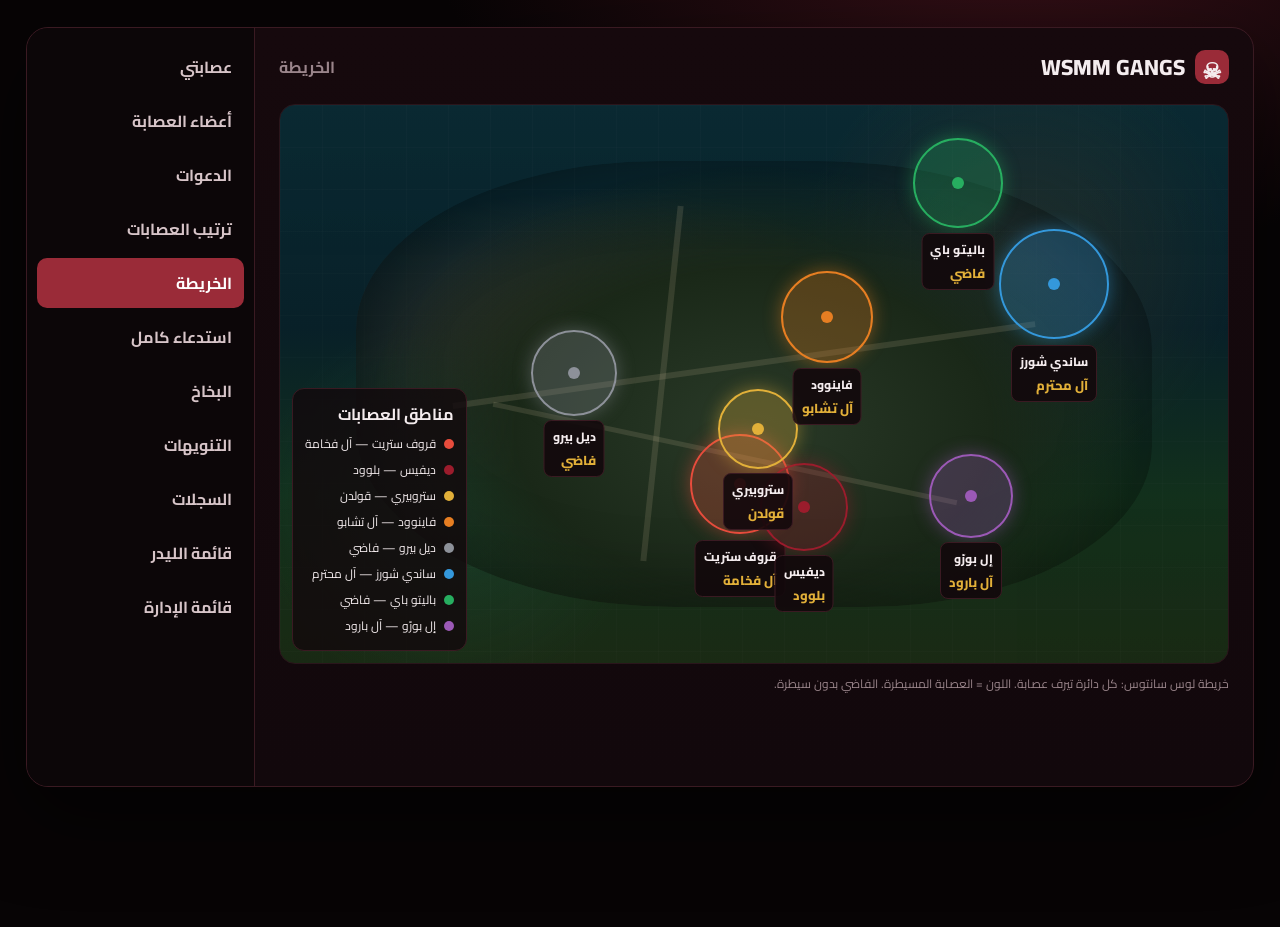
==== preview/index.html @ 249b0da4 "Add GTA-style gang territory map plus admin and leader pages to tablet preview. Co-authored-by: ta30" ====
<!DOCTYPE html>
<html lang="ar" dir="rtl">
<head>
  <meta charset="UTF-8" />
  <meta name="viewport" content="width=device-width, initial-scale=1" />
  <title>WSMM GANGS</title>
  <link rel="preconnect" href="https://fonts.googleapis.com" />
  <link href="https://fonts.googleapis.com/css2?family=Cairo:wght@500;600;700;800&display=swap" rel="stylesheet" />
  <style>
    :root {
      --bg: #070405; --panel: #12080c; --card: #1a0d12; --line: #3a1a22;
      --red: #9a2b38; --red-hot: #c43b4a; --gold: #e2b039; --muted: #9a858b;
      --text: #f4ecee; --online: #3dcf7a;
    }
    * { box-sizing: border-box; margin: 0; padding: 0; }
    body {
      min-height: 100vh;
      background: radial-gradient(1200px 700px at 80% -10%, #3a1018 0%, transparent 50%), var(--bg);
      color: var(--text); font-family: Cairo, Tahoma, sans-serif;
    }
    .shell {
      width: min(1280px, 96vw); height: min(760px, 94vh); margin: 3vh auto;
      display: grid; grid-template-columns: 1fr 228px;
      background: linear-gradient(180deg, #16090d, var(--panel));
      border: 1px solid var(--line); border-radius: 22px; overflow: hidden;
      box-shadow: 0 30px 80px rgba(0,0,0,.55);
    }
    .main { display: flex; flex-direction: column; min-width: 0; }
    .top { display: flex; align-items: center; justify-content: space-between; padding: 18px 24px 8px; }
    .brand { display: flex; align-items: center; gap: 10px; font-weight: 800; font-size: 22px; }
    .skull { width: 34px; height: 34px; border-radius: 10px; background: var(--red); display: grid; place-items: center; }
    .page-title { color: var(--muted); font-weight: 700; }
    .side { background: #0c0608; border-right: 1px solid var(--line); padding: 14px 10px; overflow: auto; }
    .nav {
      width: 100%; border: 0; background: transparent; color: #d7c4c8;
      display: flex; gap: 8px; padding: 10px 12px; border-radius: 10px;
      cursor: pointer; font: inherit; font-weight: 700; margin-bottom: 4px;
    }
    .nav.active { background: var(--red); color: #fff; }
    .nav:hover:not(.active) { background: #1c0d12; }
    .content { padding: 8px 24px 24px; overflow: auto; flex: 1; }
    .podium { display: grid; grid-template-columns: 1fr 1.15fr 1fr; gap: 18px; align-items: end; margin: 18px auto 28px; max-width: 720px; }
    .spot { text-align: center; }
    .avatar { width: 78px; height: 78px; margin: 0 auto 8px; border-radius: 18px; background: #2a141a; border: 2px solid var(--line); display: grid; place-items: center; font-size: 28px; }
    .gold .avatar { width: 96px; height: 96px; border-color: var(--gold); box-shadow: 0 0 24px rgba(226,176,57,.35); }
    .name { font-weight: 800; }
    .tag { color: var(--gold); font-size: 13px; }
    .xp { color: var(--muted); font-size: 13px; margin-top: 4px; }
    .plinth { margin-top: 12px; padding: 14px 8px; border-radius: 12px 12px 4px 4px; font-weight: 800; }
    .gold .plinth { background: linear-gradient(#f0c85a, #c9921c); color: #2a1a00; }
    .silver .plinth { background: linear-gradient(#cfd3da, #7c818a); color: #1b1d22; }
    .bronze .plinth { background: linear-gradient(#e0a24a, #9a6416); color: #2a1700; }
    .list { display: flex; flex-direction: column; gap: 8px; }
    .row { display: grid; grid-template-columns: 52px 1fr auto; align-items: center; background: #14090d; border: 1px solid #2a151b; border-radius: 10px; padding: 10px 14px; }
    .rank-num { width: 28px; height: 28px; border-radius: 8px; background: #3a1820; display: grid; place-items: center; font-weight: 800; color: #ffd9df; }
    .search, .inp { background: #14090d; border: 1px solid var(--line); color: #fff; border-radius: 10px; padding: 8px 12px; font: inherit; }
    .search { width: 260px; }
    .inp { width: 100%; margin: 6px 0 10px; }
    table { width: 100%; border-collapse: collapse; }
    th, td { padding: 12px 10px; text-align: right; }
    th { color: var(--muted); font-size: 13px; }
    tr { border-bottom: 1px solid #241015; }
    .pill { display: inline-block; padding: 3px 10px; border-radius: 8px; background: #3a1820; color: #ffd0d6; font-size: 12px; font-weight: 700; }
    .on { color: var(--online); font-weight: 700; }
    .off { color: #8a7378; }
    .manage, .btn, .btn2 {
      border: 0; border-radius: 8px; padding: 8px 12px; cursor: pointer; font: inherit; font-weight: 700; color: #fff;
    }
    .manage, .btn { background: var(--red); }
    .btn { border-radius: 12px; padding: 12px 16px; }
    .btn2 { background: #2a151b; }
    .ok { background: #1e7a45; }
    .no { background: #7a1e28; }
    .cards { display: grid; grid-template-columns: repeat(3, 1fr); gap: 12px; margin-bottom: 18px; }
    .card { background: var(--card); border: 1px solid var(--line); border-radius: 14px; padding: 16px; margin-bottom: 10px; }
    .card b.big { display: block; font-size: 26px; color: var(--gold); }
    .grid2 { display: grid; grid-template-columns: 1fr 1fr; gap: 10px; }
    .hidden { display: none !important; }
    .log { background: #14090d; border: 1px solid var(--line); border-radius: 12px; padding: 12px; margin-bottom: 8px; }
    .hint { font-size: 12px; color: var(--muted); margin: 8px 0 12px; }
    .swatch { width: 28px; height: 28px; border-radius: 8px; border: 0; cursor: pointer; }
    .gta-map {
      position: relative; height: 560px; border-radius: 16px; overflow: hidden;
      border: 1px solid #2a151b;
      background:
        radial-gradient(circle at 18% 72%, rgba(40,90,70,.35), transparent 22%),
        radial-gradient(circle at 78% 28%, rgba(70,60,40,.4), transparent 26%),
        linear-gradient(#0b2a33, #082028 40%, #12301c 70%, #1a2a14);
    }
    .gta-map::before {
      content: ""; position: absolute; inset: 0;
      background-image:
        linear-gradient(rgba(255,255,255,.04) 1px, transparent 1px),
        linear-gradient(90deg, rgba(255,255,255,.04) 1px, transparent 1px);
      background-size: 42px 42px; opacity: .35;
    }
    .land {
      position: absolute; left: 8%; top: 10%; width: 84%; height: 80%;
      background:
        radial-gradient(ellipse at 50% 60%, #2a3a28 0%, #1a2818 42%, transparent 70%),
        radial-gradient(ellipse at 30% 40%, #3a3428 0%, transparent 40%);
      border-radius: 38% 42% 36% 40%;
      box-shadow: inset 0 0 80px rgba(0,0,0,.45);
    }
    .road {
      position: absolute; background: rgba(220,200,160,.14); transform: rotate(var(--r, 0deg));
    }
    .zone {
      position: absolute; transform: translate(50%, -50%);
      width: var(--s, 86px); height: var(--s, 86px); border-radius: 50%;
      border: 2px solid var(--c); background: color-mix(in srgb, var(--c) 28%, transparent);
      box-shadow: 0 0 18px color-mix(in srgb, var(--c) 45%, transparent);
      cursor: pointer;
    }
    .zone .dot {
      position: absolute; left: 50%; top: 50%; width: 12px; height: 12px; margin: -6px;
      border-radius: 50%; background: var(--c);
    }
    .zone .lab {
      position: absolute; top: 108%; left: 50%; transform: translateX(-50%);
      white-space: nowrap; background: #12080ce6; border: 1px solid var(--line);
      border-radius: 8px; padding: 4px 8px; font-size: 12px; font-weight: 800;
    }
    .legend {
      position: absolute; left: 12px; bottom: 12px; background: #12080ccc;
      border: 1px solid var(--line); border-radius: 12px; padding: 10px 12px; z-index: 2;
    }
    .legend div { display: flex; align-items: center; gap: 8px; font-size: 12px; margin: 3px 0; }
    .legend i { width: 10px; height: 10px; border-radius: 50%; display: inline-block; }
    canvas { width: 100%; height: 280px; background: #0c0c0c; border: 1px dashed #5a3038; border-radius: 12px; touch-action: none; }
  </style>
</head>
<body>
  <div class="shell">
    <section class="main">
      <header class="top">
        <div class="brand"><span class="skull">☠</span> WSMM GANGS</div>
        <div class="page-title" id="title">الخريطة</div>
        <input class="search hidden" id="search" placeholder="البحث عن عضو.." />
      </header>
      <div class="content" id="view"></div>
    </section>
    <aside class="side" id="nav"></aside>
  </div>
  <script>
    const gangs = [
      { name: 'آل فخامة', tag: 'DARK', xp: 35135, sprays: 12, place: 1, color: '#e74c3c' },
      { name: 'بلوود', tag: 'BLOOD', xp: 33645, sprays: 12, place: 2, color: '#9b1c2c' },
      { name: 'قولدن', tag: 'GOLDEN', xp: 32087, sprays: 11, place: 3, color: '#e2b039' },
      { name: 'آل تشابو', tag: 'CHAPO', xp: 25534, sprays: 10, place: 4, color: '#e67e22' },
      { name: 'آل محترم', tag: 'M7TRM', xp: 2500, sprays: 3, place: 5, color: '#3498db' },
      { name: 'آل بارود', tag: '90s', xp: 150, sprays: 1, place: 6, color: '#9b59b6' }
    ];
    const members = [
      { name: 'محمد بن نايف', role: 'عضو', on: true, sprays: 4 },
      { name: 'أنس الزهراني', role: 'عضو', on: true, sprays: 1 },
      { name: 'قولدن تصوير', role: 'قائد', on: true, sprays: 9 },
      { name: 'طارق بن عبدالله', role: 'عضو', on: true, sprays: 0 },
      { name: 'محمد المطيري', role: 'نائب القائد', on: true, sprays: 2 }
    ];
    const zones = [
      { name: 'قروف ستريت', owner: 'آل فخامة', c: '#e74c3c', x: '38%', y: '68%', s: '100px' },
      { name: 'ديفيس', owner: 'بلوود', c: '#9b1c2c', x: '46%', y: '72%', s: '88px' },
      { name: 'ستروبيري', owner: 'قولدن', c: '#e2b039', x: '42%', y: '58%', s: '80px' },
      { name: 'فاينوود', owner: 'آل تشابو', c: '#e67e22', x: '48%', y: '38%', s: '92px' },
      { name: 'ديل بيرو', owner: 'فاضي', c: '#8d9199', x: '22%', y: '48%', s: '86px' },
      { name: 'ساندي شورز', owner: 'آل محترم', c: '#3498db', x: '70%', y: '32%', s: '110px' },
      { name: 'باليتو باي', owner: 'فاضي', c: '#27ae60', x: '62%', y: '14%', s: '90px' },
      { name: 'إل بورّو', owner: 'آل بارود', c: '#9b59b6', x: '64%', y: '70%', s: '84px' }
    ];
    const pages = [
      ['home', 'عصابتي'],
      ['members', 'أعضاء العصابة'],
      ['guest', 'الدعوات'],
      ['rankings', 'ترتيب العصابات'],
      ['map', 'الخريطة'],
      ['summon', 'استدعاء كامل'],
      ['spray', 'البخاخ'],
      ['notifs', 'التنويهات'],
      ['logs', 'السجلات'],
      ['leader', 'قائمة الليدر'],
      ['admin', 'قائمة الإدارة']
    ];
    let page = 'map';
    const nav = document.getElementById('nav');
    const view = document.getElementById('view');
    const title = document.getElementById('title');
    const search = document.getElementById('search');
    const toast = (t) => { const n = document.createElement('div'); n.textContent = t; n.style.cssText = 'position:fixed;bottom:24px;left:50%;transform:translateX(-50%);background:#9a2b38;padding:10px 16px;border-radius:10px;z-index:9;font-weight:800'; document.body.appendChild(n); setTimeout(() => n.remove(), 1600); };

    function renderNav() {
      nav.innerHTML = pages.map(([id, label]) =>
        `<button class="nav ${page===id?'active':''}" data-id="${id}">${label}</button>`
      ).join('');
    }
    function podium() {
      const [a,b,c,...rest] = gangs;
      return `<div class="podium">
        <div class="spot bronze"><div class="avatar">🎖</div><div class="name">${c.name}</div><div class="tag">[${c.tag}]</div><div class="xp">خبرة ${c.xp} · ${c.sprays} بخة</div><div class="plinth">الثالث</div></div>
        <div class="spot gold"><div class="avatar">🏆</div><div class="name">${a.name}</div><div class="tag">[${a.tag}]</div><div class="xp">خبرة ${a.xp} · ${a.sprays} بخة</div><div class="plinth">الأول</div></div>
        <div class="spot silver"><div class="avatar">🥈</div><div class="name">${b.name}</div><div class="tag">[${b.tag}]</div><div class="xp">خبرة ${b.xp} · ${b.sprays} بخة</div><div class="plinth">الثاني</div></div>
      </div>
      <div class="list">${rest.map(g => `<div class="row"><span class="rank-num">${g.place}</span><div><b>${g.name}</b> <span class="tag">[${g.tag}]</span></div><span class="xp">خبرة ${g.xp} · ${g.sprays} بخة</span></div>`).join('')}</div>`;
    }
    function membersView() {
      const q = (search.value || '').trim();
      return `<table><thead><tr><th></th><th>الحالة</th><th>الاسم</th><th>الدور</th><th>البخات</th></tr></thead><tbody>
        ${members.filter(m => m.name.includes(q)).map(m => `<tr>
          <td><button class="manage" data-act="member">إدارة</button></td>
          <td class="${m.on?'on':'off'}">${m.on?'● متصل':'○ غير متصل'}</td>
          <td><b>${m.name}</b></td><td><span class="pill">${m.role}</span></td><td>${m.sprays}</td>
        </tr>`).join('')}</tbody></table>`;
    }
    function mapView() {
      return `<div class="gta-map">
        <div class="land"></div>
        <div class="road" style="left:18%;top:46%;width:62%;height:6px;--r:-8deg"></div>
        <div class="road" style="left:40%;top:18%;width:6px;height:64%;--r:6deg"></div>
        <div class="road" style="left:22%;top:62%;width:50%;height:5px;--r:12deg"></div>
        ${zones.map(z => `<div class="zone" style="left:${z.x};top:${z.y};--c:${z.c};--s:${z.s}">
          <span class="dot"></span>
          <span class="lab">${z.name}<br><span class="tag">${z.owner}</span></span>
        </div>`).join('')}
        <div class="legend"><b>مناطق العصابات</b>
          ${zones.map(z => `<div><i style="background:${z.c}"></i> ${z.name} — ${z.owner}</div>`).join('')}
        </div>
      </div>
      <p class="hint">خريطة لوس سانتوس: كل دائرة تيرف عصابة. اللون = العصابة المسيطرة. الفاضي بدون سيطرة.</p>`;
    }
    const views = {
      home: () => `<div class="cards">
          <div class="card">النقاط<b class="big">35135</b></div>
          <div class="card">البخات<b class="big">12</b></div>
          <div class="card">الترتيب<b class="big">#1</b></div>
        </div>
        <div class="card">عصابة <b>آل فخامة · DARK</b><p class="xp">اللون أحمر · الأيقونة بانتظار موافقة الإدارة</p></div>`,
      members: membersView,
      guest: () => `<div class="card"><p>دعوة ضيف مؤقت (مو عضو كامل).</p>
        <input class="inp" placeholder="آيدي اللاعب" /><button class="btn" data-act="guest">دعوة</button>
        <div class="log" style="margin-top:12px">ضيف تجريبي <button class="manage" data-act="kickg">إزالة</button></div></div>`,
      rankings: podium,
      map: mapView,
      summon: () => `<div class="card"><p>استدعاء كامل لكل الأعضاء الأونلاين. علامة على خريطة اللعبة + GPS عند القبول.</p>
        <p class="hint">للملازم والرتب الأعلى.</p><button class="btn" data-act="summon">استدعاء العصابة كلها</button></div>`,
      spray: () => `<div class="card"><p>وضعين: رسم حر أو كتابة. بدون رفع صور. الكلام الوسخ ينحجب.</p>
        <button class="btn2" id="mfree">ارسم</button> <button class="btn2" id="mtext">اكتب</button>
        <canvas id="cv" width="900" height="280"></canvas>
        <input class="inp hidden" id="stxt" placeholder="النص على الجدار" maxlength="28" />
        <button class="btn" data-act="spray">بخ</button> <button class="btn2" data-act="cancel">إلغاء</button></div>`,
      notifs: () => `<div class="log">استدعاء كامل من القائد — الآن</div>
        <div class="log">خصم بخ على أرضكم (قروف ستريت)</div>
        <div class="log">الأدمن وافق على أيقونة العصابة</div>
        <div class="log">تغيّر الترتيب: صرتوا #1</div>`,
      logs: () => `<div class="card"><b>سجل البخ</b><p class="hint">ليدر وإدارة فقط</p>
        <div class="log">حمود · نص · قروف ستريت · الآن <button class="manage" data-act="dels">حذف</button></div>
        <div class="log">سالم · رسم حر · ديفيس · أمس <button class="manage" data-act="dels">حذف</button></div></div>
        <div class="card"><b>سجل النشاط</b>
        <div class="log">أدمن · إنشاء عصابة · آل فخامة</div>
        <div class="log">قائد · استدعاء كامل</div>
        <div class="log">أدمن · قبول أيقونة</div></div>`,
      leader: () => `<div class="grid2">
        <div class="card"><b>المقر واللون</b><p class="hint">تعيين المقر على موقعك الحالي</p>
          <button class="btn" data-act="hq">تعيين المقر هنا</button>
          <p class="hint">لون العصابة</p>
          ${['#e74c3c','#27ae60','#3498db','#e2b039','#9b59b6'].map(c=>`<button class="swatch" style="background:${c}" data-act="color"></button>`).join(' ')}
        </div>
        <div class="card"><b>أيقونة الخريطة</b><p class="hint">تختارها أنت، وما تظهر إلا بعد موافقة الإدارة</p>
          <select class="inp"><option>عصابة</option><option>جمجمة</option><option>تاج</option><option>سلاح</option></select>
          <button class="btn" data-act="icon">طلب الأيقونة</button></div>
        </div>
        <div class="card"><b>إعلان للأعضاء</b><input class="inp" placeholder="نص الإعلان" /><button class="btn" data-act="ann">إرسال</button></div>
        <div class="card"><b>الأعضاء والرتب</b>
          ${members.map(m=>`<div class="log">${m.name} · ${m.role}
            <button class="btn2" data-act="up">ترقية</button>
            <button class="btn2" data-act="down">تنزيل</button>
            <button class="manage" data-act="kick">طرد</button></div>`).join('')}
          <button class="btn no" data-act="wipe">مسح بخاخات العصابة</button>
        </div>`,
      admin: () => `<div class="grid2">
        <div class="card"><b>إنشاء عصابة</b>
          <input class="inp" placeholder="الاسم" /><input class="inp" placeholder="الوسم" />
          <button class="btn" data-act="create">إنشاء</button></div>
        <div class="card"><b>تعديل عصابة</b>
          <select class="inp">${gangs.map(g=>`<option>${g.name}</option>`).join('')}</select>
          <input class="inp" placeholder="آيدي ليدر / عضو" />
          <button class="btn" data-act="setl">تعيين ليدر</button>
          <button class="btn2" data-act="addl">إضافة عضو</button>
          <button class="btn no" data-act="delg">حذف العصابة</button></div>
        </div>
        <div class="card"><b>أيقونات معلّقة — موافقة الإدارة</b>
          <div class="log">آل فخامة: جمجمة → تاج
            <button class="btn ok" data-act="yes">موافقة</button>
            <button class="btn no" data-act="no">رفض</button></div></div>
        <div class="card"><b>كل البخاخات</b>
          <div class="log">آل فخامة · حمود · قروف ستريت <button class="manage" data-act="dels">حذف</button></div>
          <button class="btn no" data-act="wipeall">مسح كل البخاخات</button></div>`
    };
    function bindSpray() {
      const cv = document.getElementById('cv'); if (!cv) return;
      const ctx = cv.getContext('2d'); let draw = false;
      cv.onpointerdown = e => { draw = true; const r = cv.getBoundingClientRect(); ctx.beginPath(); ctx.moveTo((e.clientX-r.left)*cv.width/r.width,(e.clientY-r.top)*cv.height/r.height); cv.setPointerCapture(e.pointerId); };
      cv.onpointermove = e => { if (!draw) return; const r = cv.getBoundingClientRect(); ctx.strokeStyle = '#e74c3c'; ctx.lineWidth = 4; ctx.lineCap = 'round'; ctx.lineTo((e.clientX-r.left)*cv.width/r.width,(e.clientY-r.top)*cv.height/r.height); ctx.stroke(); };
      cv.onpointerup = () => draw = false;
      document.getElementById('mtext').onclick = () => document.getElementById('stxt').classList.remove('hidden');
      document.getElementById('mfree').onclick = () => document.getElementById('stxt').classList.add('hidden');
    }
    function render() {
      title.textContent = pages.find(p => p[0]===page)[1];
      search.classList.toggle('hidden', page !== 'members');
      renderNav();
      view.innerHTML = views[page]();
      if (page === 'spray') bindSpray();
    }
    nav.addEventListener('click', e => {
      const b = e.target.closest('button[data-id]'); if (!b) return;
      page = b.dataset.id; render();
    });
    view.addEventListener('click', e => {
      const b = e.target.closest('[data-act]'); if (!b) return;
      toast('تم (هذا عرض شكل — يشتغل كامل داخل اللعبة)');
    });
    search.addEventListener('input', () => { if (page==='members') view.innerHTML = membersView(); });
    render();
  </script>
</body>
</html>
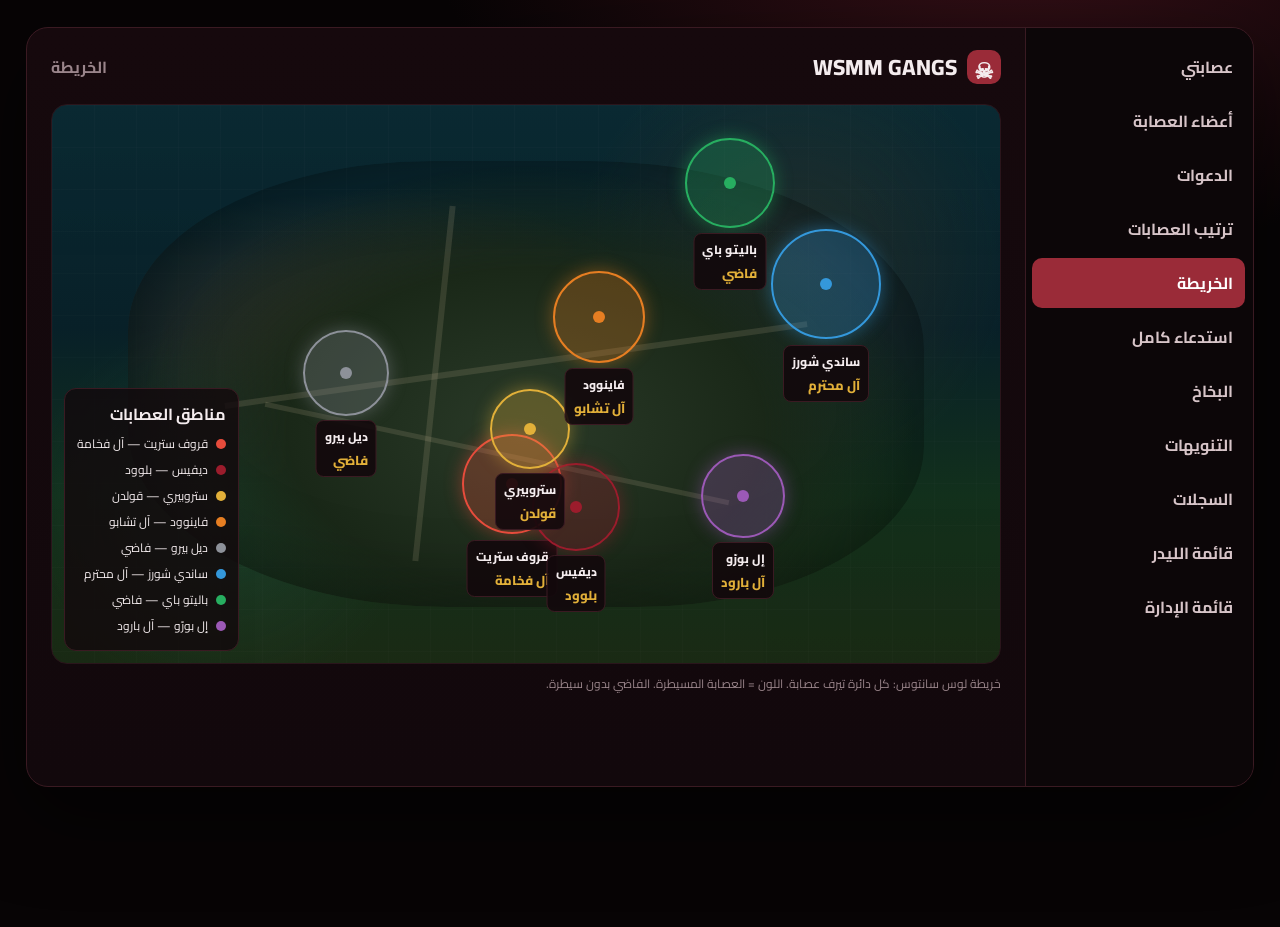
==== commit b41f52eb: "Put a scrollable right sidebar strip on the tablet. Co-authored-by: ta3050 <ta3050@users.noreply.git" ====
--- a/preview/index.html
+++ b/preview/index.html
@@ -20,17 +20,28 @@
     }
     .shell {
       width: min(1280px, 96vw); height: min(760px, 94vh); margin: 3vh auto;
-      display: grid; grid-template-columns: 1fr 228px;
+      display: grid; grid-template-columns: 1fr 228px; direction: ltr;
       background: linear-gradient(180deg, #16090d, var(--panel));
       border: 1px solid var(--line); border-radius: 22px; overflow: hidden;
       box-shadow: 0 30px 80px rgba(0,0,0,.55);
     }
+    .main, .side { direction: rtl; }
     .main { display: flex; flex-direction: column; min-width: 0; }
     .top { display: flex; align-items: center; justify-content: space-between; padding: 18px 24px 8px; }
     .brand { display: flex; align-items: center; gap: 10px; font-weight: 800; font-size: 22px; }
     .skull { width: 34px; height: 34px; border-radius: 10px; background: var(--red); display: grid; place-items: center; }
     .page-title { color: var(--muted); font-weight: 700; }
-    .side { background: #0c0608; border-right: 1px solid var(--line); padding: 14px 10px; overflow: auto; }
+    .side {
+      background: #0c0608; border-left: 1px solid var(--line); padding: 14px 8px 14px 6px;
+      overflow-y: auto; overflow-x: hidden;
+      scrollbar-width: thick; scrollbar-color: #c43b4a #1a0d12;
+    }
+    .side::-webkit-scrollbar { width: 14px; }
+    .side::-webkit-scrollbar-track { background: #1a0d12; border-radius: 8px; }
+    .side::-webkit-scrollbar-thumb { background: #c43b4a; border-radius: 8px; border: 2px solid #1a0d12; }
+    .content { scrollbar-width: thick; scrollbar-color: #c43b4a #1a0d12; }
+    .content::-webkit-scrollbar { width: 12px; }
+    .content::-webkit-scrollbar-thumb { background: #9a2b38; border-radius: 8px; }
     .nav {
       width: 100%; border: 0; background: transparent; color: #d7c4c8;
       display: flex; gap: 8px; padding: 10px 12px; border-radius: 10px;
@@ -77,6 +88,9 @@
     .grid2 { display: grid; grid-template-columns: 1fr 1fr; gap: 10px; }
     .hidden { display: none !important; }
     .log { background: #14090d; border: 1px solid var(--line); border-radius: 12px; padding: 12px; margin-bottom: 8px; }
+    .spray-item { display: grid; grid-template-columns: 180px 1fr auto; gap: 12px; align-items: center; }
+    .spray-thumb { width: 180px; height: 100px; background: #0c0c0c; border: 1px solid #3a1a22; border-radius: 10px; object-fit: contain; }
+    .wall-text { font-size: 22px; font-weight: 800; color: #e74c3c; letter-spacing: 1px; padding: 18px 10px; text-align: center; }
     .hint { font-size: 12px; color: var(--muted); margin: 8px 0 12px; }
     .swatch { width: 28px; height: 28px; border-radius: 8px; border: 0; cursor: pointer; }
     .gta-map {
@@ -127,7 +141,24 @@
     }
     .legend div { display: flex; align-items: center; gap: 8px; font-size: 12px; margin: 3px 0; }
     .legend i { width: 10px; height: 10px; border-radius: 50%; display: inline-block; }
-    canvas { width: 100%; height: 280px; background: #0c0c0c; border: 1px dashed #5a3038; border-radius: 12px; touch-action: none; }
+    canvas { width: 100%; height: 220px; background: #0c0c0c; border: 1px dashed #5a3038; border-radius: 12px; touch-action: none; }
+    .tools { display: flex; flex-wrap: wrap; gap: 8px; align-items: center; margin: 8px 0; }
+    .wall {
+      position: relative; height: 220px; margin-top: 10px; border-radius: 12px; overflow: hidden;
+      background: linear-gradient(#6a5a52, #3e342f 40%, #2a2420);
+      box-shadow: inset 0 0 40px #0008;
+    }
+    .wall::before {
+      content: ""; position: absolute; inset: 0;
+      background-image: repeating-linear-gradient(90deg, rgba(0,0,0,.12) 0 8px, transparent 8px 18px);
+    }
+    .decal {
+      position: absolute; left: 50%; top: 50%; transform: translate(-50%, -50%) scale(var(--sc, 1));
+      width: 46%; height: 56%; object-fit: contain; pointer-events: none;
+      filter: blur(calc((1 - var(--near, .7)) * 2.2px));
+      opacity: calc(.45 + var(--near, .7) * .55);
+    }
+    .lbl { font-size: 12px; color: var(--muted); }
   </style>
 </head>
 <body>
@@ -187,6 +218,16 @@
     const title = document.getElementById('title');
     const search = document.getElementById('search');
     const toast = (t) => { const n = document.createElement('div'); n.textContent = t; n.style.cssText = 'position:fixed;bottom:24px;left:50%;transform:translateX(-50%);background:#9a2b38;padding:10px 16px;border-radius:10px;z-index:9;font-weight:800'; document.body.appendChild(n); setTimeout(() => n.remove(), 1600); };
+    const sprayLog = [
+      { who: 'حمود', mode: 'text', text: 'WLF', where: 'قروف ستريت', when: 'الآن' },
+      { who: 'سالم', mode: 'draw', img: "data:image/svg+xml;utf8,<svg xmlns='http://www.w3.org/2000/svg' viewBox='0 0 180 100'><rect width='180' height='100' fill='%230c0c0c'/><path d='M20 80 Q60 10 90 55 T160 30' fill='none' stroke='%23e74c3c' stroke-width='6' stroke-linecap='round'/></svg>", where: 'ديفيس', when: 'أمس' }
+    ];
+    function sprayCard(s, i) {
+      const art = s.mode === 'text'
+        ? `<div class="spray-thumb wall-text">${s.text || ''}</div>`
+        : `<img class="spray-thumb" alt="رسم" src="${s.img}" />`;
+      return `<div class="log spray-item">${art}<div><b>${s.who}</b><div class="xp">${s.mode==='text'?'كتابة':'رسم حر'} · ${s.where} · ${s.when}</div></div><button class="manage" data-act="dels" data-i="${i}">حذف</button></div>`;
+    }
 
     function renderNav() {
       nav.innerHTML = pages.map(([id, label]) =>
@@ -227,6 +268,35 @@
       </div>
       <p class="hint">خريطة لوس سانتوس: كل دائرة تيرف عصابة. اللون = العصابة المسيطرة. الفاضي بدون سيطرة.</p>`;
     }
+    let inspectGang = null;
+    function leaderBody(g) {
+      return `<div class="cards">
+          <div class="card">النقاط<b class="big">${g.xp}</b></div>
+          <div class="card">البخات<b class="big">${g.sprays}</b></div>
+          <div class="card">الترتيب<b class="big">#${g.place}</b></div>
+        </div>
+        <div class="grid2">
+        <div class="card"><b>المقر واللون</b>
+          <button class="btn" data-act="hq">تعيين المقر هنا</button>
+          <p class="hint">لون العصابة</p>
+          ${['#e74c3c','#27ae60','#3498db','#e2b039','#9b59b6'].map(c=>`<button class="swatch" style="background:${c}" data-act="color"></button>`).join(' ')}
+        </div>
+        <div class="card"><b>أيقونة الخريطة</b>
+          <select class="inp"><option>عصابة</option><option>جمجمة</option><option>تاج</option><option>سلاح</option></select>
+          <button class="btn" data-act="icon">طلب / اعتماد الأيقونة</button></div>
+        </div>
+        <div class="card"><b>أعضاء ${g.name}</b>
+          ${members.map(m=>`<div class="log">${m.name} · ${m.role}
+            <button class="btn2" data-act="up">ترقية</button>
+            <button class="btn2" data-act="down">تنزيل</button>
+            <button class="manage" data-act="kick">طرد</button></div>`).join('')}
+        </div>
+        <div class="card"><b>سجل بخ ${g.name}</b>
+          ${sprayLog.map((s,i) => sprayCard(s,i)).join('')}
+          <button class="btn no" data-act="wipe">مسح بخاخات هالعصابة</button>
+        </div>
+        <div class="card"><b>إعلان</b><input class="inp" placeholder="نص الإعلان" /><button class="btn" data-act="ann">إرسال</button></div>`;
+    }
     const views = {
       home: () => `<div class="cards">
           <div class="card">النقاط<b class="big">35135</b></div>
@@ -242,70 +312,91 @@
       map: mapView,
       summon: () => `<div class="card"><p>استدعاء كامل لكل الأعضاء الأونلاين. علامة على خريطة اللعبة + GPS عند القبول.</p>
         <p class="hint">للملازم والرتب الأعلى.</p><button class="btn" data-act="summon">استدعاء العصابة كلها</button></div>`,
-      spray: () => `<div class="card"><p>وضعين: رسم حر أو كتابة. بدون رفع صور. الكلام الوسخ ينحجب.</p>
-        <button class="btn2" id="mfree">ارسم</button> <button class="btn2" id="mtext">اكتب</button>
+      spray: () => `<div class="card"><p>ارسم أو اكتب، غيّر اللون والخط، وبعدين عاين على الجدار: قرّب / صغّر / كبّر.</p>
+        <div class="tools">
+          <button class="btn2" id="mfree">ارسم</button>
+          <button class="btn2" id="mtext">اكتب</button>
+          <span class="lbl">لون</span>
+          ${['#e74c3c','#ffffff','#e2b039','#3498db','#27ae60','#9b59b6','#000000'].map(c=>`<button class="swatch" data-color="${c}" style="background:${c}"></button>`).join('')}
+          <span class="lbl">سُمك الخط</span>
+          <input id="brush" type="range" min="2" max="18" value="5" />
+        </div>
         <canvas id="cv" width="900" height="280"></canvas>
         <input class="inp hidden" id="stxt" placeholder="النص على الجدار" maxlength="28" />
-        <button class="btn" data-act="spray">بخ</button> <button class="btn2" data-act="cancel">إلغاء</button></div>`,
+        <div class="tools">
+          <span class="lbl">قرب للجدار</span>
+          <input id="near" type="range" min="20" max="100" value="70" />
+          <span class="lbl">تصغير / تكبير</span>
+          <input id="scale" type="range" min="40" max="160" value="100" />
+        </div>
+        <div class="wall"><img id="decal" class="decal" alt="" /></div>
+        <p class="hint">داخل اللعبة: سدّد على الجدار، سكرول للتكبير، قرّب شخصيتك للجدار عشان اللزقة تصير أوضح.</p>
+        <button class="btn" data-act="spray">بخ على الجدار</button> <button class="btn2" data-act="cancel">إلغاء</button></div>`,
       notifs: () => `<div class="log">استدعاء كامل من القائد — الآن</div>
         <div class="log">خصم بخ على أرضكم (قروف ستريت)</div>
         <div class="log">الأدمن وافق على أيقونة العصابة</div>
         <div class="log">تغيّر الترتيب: صرتوا #1</div>`,
-      logs: () => `<div class="card"><b>سجل البخ</b><p class="hint">ليدر وإدارة فقط</p>
-        <div class="log">حمود · نص · قروف ستريت · الآن <button class="manage" data-act="dels">حذف</button></div>
-        <div class="log">سالم · رسم حر · ديفيس · أمس <button class="manage" data-act="dels">حذف</button></div></div>
+      logs: () => `<div class="card"><b>سجل البخ</b><p class="hint">ليدر وإدارة فقط — يظهر الرسم أو الكتابة</p>
+        ${sprayLog.map((s,i) => sprayCard(s,i)).join('') || '<p class="xp">ما في بخاخات.</p>'}</div>
         <div class="card"><b>سجل النشاط</b>
         <div class="log">أدمن · إنشاء عصابة · آل فخامة</div>
         <div class="log">قائد · استدعاء كامل</div>
         <div class="log">أدمن · قبول أيقونة</div></div>`,
-      leader: () => `<div class="grid2">
-        <div class="card"><b>المقر واللون</b><p class="hint">تعيين المقر على موقعك الحالي</p>
-          <button class="btn" data-act="hq">تعيين المقر هنا</button>
-          <p class="hint">لون العصابة</p>
-          ${['#e74c3c','#27ae60','#3498db','#e2b039','#9b59b6'].map(c=>`<button class="swatch" style="background:${c}" data-act="color"></button>`).join(' ')}
-        </div>
-        <div class="card"><b>أيقونة الخريطة</b><p class="hint">تختارها أنت، وما تظهر إلا بعد موافقة الإدارة</p>
-          <select class="inp"><option>عصابة</option><option>جمجمة</option><option>تاج</option><option>سلاح</option></select>
-          <button class="btn" data-act="icon">طلب الأيقونة</button></div>
-        </div>
-        <div class="card"><b>إعلان للأعضاء</b><input class="inp" placeholder="نص الإعلان" /><button class="btn" data-act="ann">إرسال</button></div>
-        <div class="card"><b>الأعضاء والرتب</b>
-          ${members.map(m=>`<div class="log">${m.name} · ${m.role}
-            <button class="btn2" data-act="up">ترقية</button>
-            <button class="btn2" data-act="down">تنزيل</button>
-            <button class="manage" data-act="kick">طرد</button></div>`).join('')}
-          <button class="btn no" data-act="wipe">مسح بخاخات العصابة</button>
-        </div>`,
-      admin: () => `<div class="grid2">
-        <div class="card"><b>إنشاء عصابة</b>
-          <input class="inp" placeholder="الاسم" /><input class="inp" placeholder="الوسم" />
+      leader: () => leaderBody(gangs[0]),
+      admin: () => inspectGang ? `<div class="card" style="display:flex;justify-content:space-between;align-items:center;gap:10px">
+            <div><b>وضع الليدر — ${inspectGang.name} [${inspectGang.tag}]</b><p class="hint">دخلت كإدارة: كل صلاحيات الليدر + حذف/تعيين ليدر</p></div>
+            <div>
+              <button class="btn2" data-act="backg">رجوع</button>
+              <button class="btn" data-act="setl">تعيين ليدر</button>
+              <button class="btn no" data-act="delg">حذف العصابة</button>
+            </div>
+          </div>${leaderBody(inspectGang)}`
+        : `<div class="card"><b>إنشاء عصابة</b>
+          <div class="grid2"><input class="inp" placeholder="الاسم" /><input class="inp" placeholder="الوسم" /></div>
           <button class="btn" data-act="create">إنشاء</button></div>
-        <div class="card"><b>تعديل عصابة</b>
-          <select class="inp">${gangs.map(g=>`<option>${g.name}</option>`).join('')}</select>
-          <input class="inp" placeholder="آيدي ليدر / عضو" />
-          <button class="btn" data-act="setl">تعيين ليدر</button>
-          <button class="btn2" data-act="addl">إضافة عضو</button>
-          <button class="btn no" data-act="delg">حذف العصابة</button></div>
-        </div>
-        <div class="card"><b>أيقونات معلّقة — موافقة الإدارة</b>
+        <p class="hint">دخول أي عصابة يفتح وضع الليدر كامل: أعضاء، بخ، نقاط، أيقونة، مقر، سجلات.</p>
+        ${gangs.map((g,i)=>`<div class="log spray-item">
+          <div class="spray-thumb wall-text" style="color:${g.color};font-size:16px">${g.tag}</div>
+          <div><b>${g.name}</b><div class="xp">ترتيب #${g.place} · نقاط ${g.xp} · بخات ${g.sprays}</div></div>
+          <button class="btn" data-act="enter" data-i="${i}">دخول</button>
+        </div>`).join('')}
+        <div class="card"><b>أيقونات معلّقة</b>
           <div class="log">آل فخامة: جمجمة → تاج
             <button class="btn ok" data-act="yes">موافقة</button>
-            <button class="btn no" data-act="no">رفض</button></div></div>
-        <div class="card"><b>كل البخاخات</b>
-          <div class="log">آل فخامة · حمود · قروف ستريت <button class="manage" data-act="dels">حذف</button></div>
-          <button class="btn no" data-act="wipeall">مسح كل البخاخات</button></div>`
+            <button class="btn no" data-act="no">رفض</button></div></div>`
     };
     function bindSpray() {
       const cv = document.getElementById('cv'); if (!cv) return;
-      const ctx = cv.getContext('2d'); let draw = false;
-      cv.onpointerdown = e => { draw = true; const r = cv.getBoundingClientRect(); ctx.beginPath(); ctx.moveTo((e.clientX-r.left)*cv.width/r.width,(e.clientY-r.top)*cv.height/r.height); cv.setPointerCapture(e.pointerId); };
-      cv.onpointermove = e => { if (!draw) return; const r = cv.getBoundingClientRect(); ctx.strokeStyle = '#e74c3c'; ctx.lineWidth = 4; ctx.lineCap = 'round'; ctx.lineTo((e.clientX-r.left)*cv.width/r.width,(e.clientY-r.top)*cv.height/r.height); ctx.stroke(); };
-      cv.onpointerup = () => draw = false;
-      document.getElementById('mtext').onclick = () => document.getElementById('stxt').classList.remove('hidden');
-      document.getElementById('mfree').onclick = () => document.getElementById('stxt').classList.add('hidden');
+      const ctx = cv.getContext('2d');
+      ctx.fillStyle = '#0c0c0c'; ctx.fillRect(0,0,cv.width,cv.height);
+      let draw = false, color = '#e74c3c', width = 5;
+      const decal = document.getElementById('decal');
+      const sync = () => {
+        const near = (document.getElementById('near').value) / 100;
+        const sc = (document.getElementById('scale').value) / 100;
+        decal.style.setProperty('--near', near);
+        decal.style.setProperty('--sc', sc);
+        const txt = (document.getElementById('stxt').value || '').trim();
+        if (txt && !document.getElementById('stxt').classList.contains('hidden')) {
+          const t = document.createElement('canvas'); t.width = 400; t.height = 200;
+          const g = t.getContext('2d'); g.fillStyle = color; g.font = 'bold 64px Cairo, Tahoma'; g.textAlign = 'center'; g.fillText(txt, 200, 120);
+          decal.src = t.toDataURL();
+        } else decal.src = cv.toDataURL();
+      };
+      cv.onpointerdown = e => { draw = true; const r = cv.getBoundingClientRect(); ctx.beginPath(); ctx.strokeStyle = color; ctx.lineWidth = width; ctx.lineCap = 'round'; ctx.moveTo((e.clientX-r.left)*cv.width/r.width,(e.clientY-r.top)*cv.height/r.height); cv.setPointerCapture(e.pointerId); };
+      cv.onpointermove = e => { if (!draw) return; const r = cv.getBoundingClientRect(); ctx.strokeStyle = color; ctx.lineWidth = width; ctx.lineTo((e.clientX-r.left)*cv.width/r.width,(e.clientY-r.top)*cv.height/r.height); ctx.stroke(); sync(); };
+      cv.onpointerup = () => { draw = false; sync(); };
+      view.querySelectorAll('[data-color]').forEach(b => b.onclick = () => { color = b.getAttribute('data-color'); sync(); });
+      document.getElementById('brush').oninput = e => { width = Number(e.target.value); };
+      document.getElementById('near').oninput = sync;
+      document.getElementById('scale').oninput = sync;
+      document.getElementById('stxt').oninput = sync;
+      document.getElementById('mtext').onclick = () => { document.getElementById('stxt').classList.remove('hidden'); sync(); };
+      document.getElementById('mfree').onclick = () => { document.getElementById('stxt').classList.add('hidden'); document.getElementById('stxt').value = ''; sync(); };
+      sync();
     }
     function render() {
-      title.textContent = pages.find(p => p[0]===page)[1];
+      title.textContent = (page==='admin' && inspectGang) ? ('إدارة · ' + inspectGang.name) : pages.find(p => p[0]===page)[1];
       search.classList.toggle('hidden', page !== 'members');
       renderNav();
       view.innerHTML = views[page]();
@@ -317,6 +408,16 @@
     });
     view.addEventListener('click', e => {
       const b = e.target.closest('[data-act]'); if (!b) return;
+      const act = b.getAttribute('data-act');
+      if (act === 'spray') {
+        const txt = (document.getElementById('stxt') || {}).value || '';
+        const cv = document.getElementById('cv');
+        if (txt.trim()) sprayLog.unshift({ who: 'أنت', mode: 'text', text: txt.trim(), where: 'هنا', when: 'الآن' });
+        else if (cv) sprayLog.unshift({ who: 'أنت', mode: 'draw', img: cv.toDataURL(), where: 'هنا', when: 'الآن' });
+        page = 'logs'; render(); toast('انحفظ في السجل — الرسم أو الكتابة ظاهرة'); return;
+      }
+      if (act === 'enter') { inspectGang = gangs[Number(b.getAttribute('data-i')||0)]; render(); return; }
+      if (act === 'backg') { inspectGang = null; render(); return; }
       toast('تم (هذا عرض شكل — يشتغل كامل داخل اللعبة)');
     });
     search.addEventListener('input', () => { if (page==='members') view.innerHTML = membersView(); });
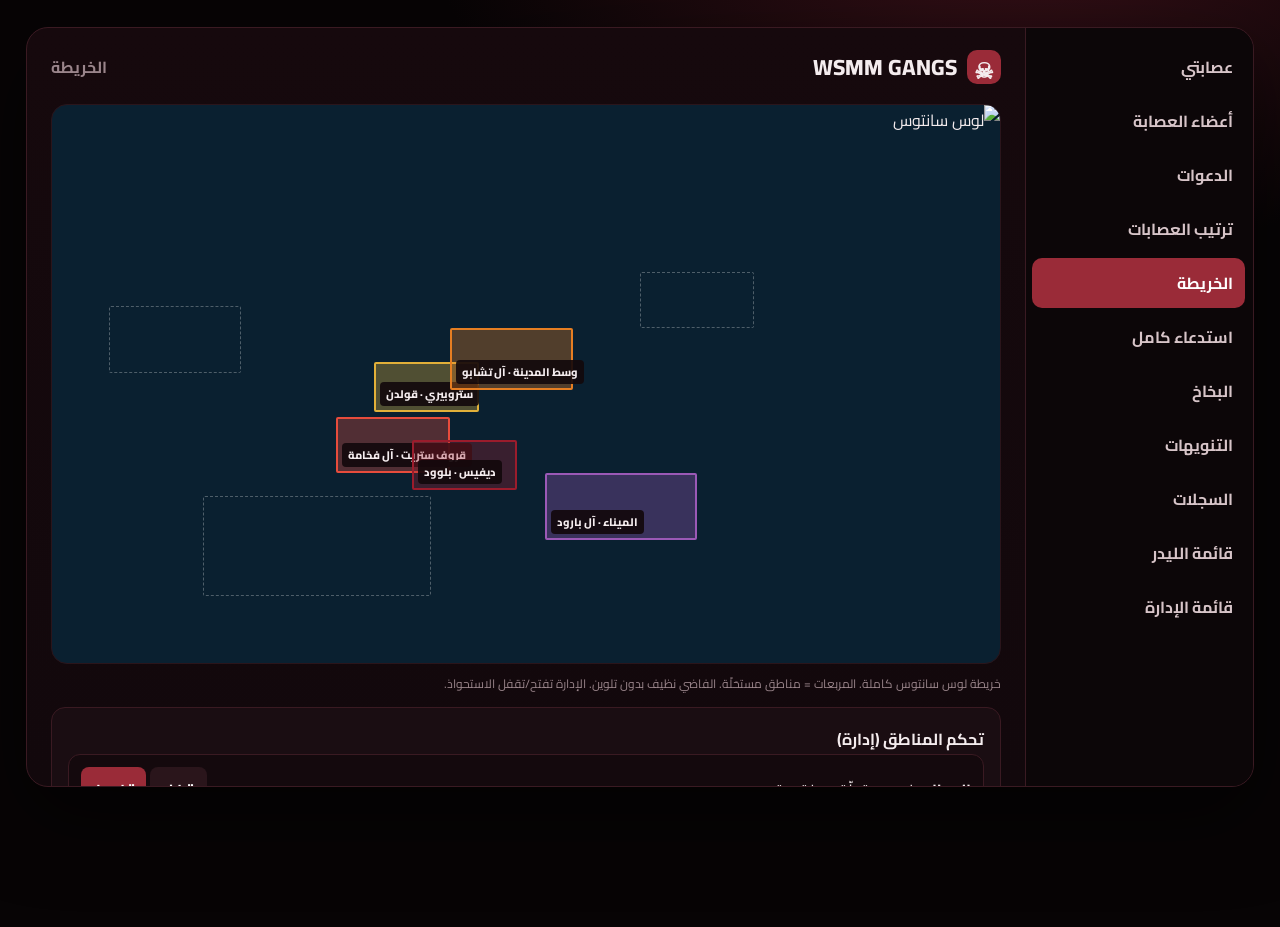
==== commit 71b413e6: "Use full Los Santos map with square claimable zones controlled by admin. Co-authored-by: ta3050 <ta3" ====
--- a/preview/index.html
+++ b/preview/index.html
@@ -95,45 +95,22 @@
     .swatch { width: 28px; height: 28px; border-radius: 8px; border: 0; cursor: pointer; }
     .gta-map {
       position: relative; height: 560px; border-radius: 16px; overflow: hidden;
-      border: 1px solid #2a151b;
-      background:
-        radial-gradient(circle at 18% 72%, rgba(40,90,70,.35), transparent 22%),
-        radial-gradient(circle at 78% 28%, rgba(70,60,40,.4), transparent 26%),
-        linear-gradient(#0b2a33, #082028 40%, #12301c 70%, #1a2a14);
-    }
-    .gta-map::before {
-      content: ""; position: absolute; inset: 0;
-      background-image:
-        linear-gradient(rgba(255,255,255,.04) 1px, transparent 1px),
-        linear-gradient(90deg, rgba(255,255,255,.04) 1px, transparent 1px);
-      background-size: 42px 42px; opacity: .35;
-    }
-    .land {
-      position: absolute; left: 8%; top: 10%; width: 84%; height: 80%;
-      background:
-        radial-gradient(ellipse at 50% 60%, #2a3a28 0%, #1a2818 42%, transparent 70%),
-        radial-gradient(ellipse at 30% 40%, #3a3428 0%, transparent 40%);
-      border-radius: 38% 42% 36% 40%;
-      box-shadow: inset 0 0 80px rgba(0,0,0,.45);
-    }
-    .road {
-      position: absolute; background: rgba(220,200,160,.14); transform: rotate(var(--r, 0deg));
-    }
-    .zone {
-      position: absolute; transform: translate(50%, -50%);
-      width: var(--s, 86px); height: var(--s, 86px); border-radius: 50%;
-      border: 2px solid var(--c); background: color-mix(in srgb, var(--c) 28%, transparent);
-      box-shadow: 0 0 18px color-mix(in srgb, var(--c) 45%, transparent);
+      border: 1px solid #2a151b; background: #0a2030;
+    }
+    .gta-map img.atlas {
+      position: absolute; inset: 0; width: 100%; height: 100%; object-fit: cover;
+    }
+    .sq {
+      position: absolute; border: 2px solid var(--c, #c43b4a); border-radius: 2px;
+      background: color-mix(in srgb, var(--c, #c43b4a) 32%, transparent);
       cursor: pointer;
     }
-    .zone .dot {
-      position: absolute; left: 50%; top: 50%; width: 12px; height: 12px; margin: -6px;
-      border-radius: 50%; background: var(--c);
-    }
-    .zone .lab {
-      position: absolute; top: 108%; left: 50%; transform: translateX(-50%);
-      white-space: nowrap; background: #12080ce6; border: 1px solid var(--line);
-      border-radius: 8px; padding: 4px 8px; font-size: 12px; font-weight: 800;
+    .sq.empty {
+      background: transparent; border: 1px dashed rgba(255,255,255,.28);
+    }
+    .sq .lab {
+      position: absolute; left: 4px; bottom: 4px; font-size: 11px; font-weight: 800;
+      background: #12080ce8; padding: 2px 6px; border-radius: 4px; white-space: nowrap;
     }
     .legend {
       position: absolute; left: 12px; bottom: 12px; background: #12080ccc;
@@ -190,14 +167,15 @@
       { name: 'محمد المطيري', role: 'نائب القائد', on: true, sprays: 2 }
     ];
     const zones = [
-      { name: 'قروف ستريت', owner: 'آل فخامة', c: '#e74c3c', x: '38%', y: '68%', s: '100px' },
-      { name: 'ديفيس', owner: 'بلوود', c: '#9b1c2c', x: '46%', y: '72%', s: '88px' },
-      { name: 'ستروبيري', owner: 'قولدن', c: '#e2b039', x: '42%', y: '58%', s: '80px' },
-      { name: 'فاينوود', owner: 'آل تشابو', c: '#e67e22', x: '48%', y: '38%', s: '92px' },
-      { name: 'ديل بيرو', owner: 'فاضي', c: '#8d9199', x: '22%', y: '48%', s: '86px' },
-      { name: 'ساندي شورز', owner: 'آل محترم', c: '#3498db', x: '70%', y: '32%', s: '110px' },
-      { name: 'باليتو باي', owner: 'فاضي', c: '#27ae60', x: '62%', y: '14%', s: '90px' },
-      { name: 'إل بورّو', owner: 'آل بارود', c: '#9b59b6', x: '64%', y: '70%', s: '84px' }
+      { name: 'المطار', owner: '', open: true, c: '#8d9199', l: '16%', t: '70%', w: '24%', h: '18%' },
+      { name: 'ديل بيرو', owner: '', open: true, c: '#8d9199', l: '6%', t: '36%', w: '14%', h: '12%' },
+      { name: 'قروف ستريت', owner: 'آل فخامة', open: true, c: '#e74c3c', l: '30%', t: '56%', w: '12%', h: '10%' },
+      { name: 'ديفيس', owner: 'بلوود', open: true, c: '#9b1c2c', l: '38%', t: '60%', w: '11%', h: '9%' },
+      { name: 'ستروبيري', owner: 'قولدن', open: true, c: '#e2b039', l: '34%', t: '46%', w: '11%', h: '9%' },
+      { name: 'وسط المدينة', owner: 'آل تشابو', open: true, c: '#e67e22', l: '42%', t: '40%', w: '13%', h: '11%' },
+      { name: 'فاينوود', owner: '', open: false, c: '#8d9199', l: '46%', t: '18%', w: '16%', h: '13%' },
+      { name: 'الميناء', owner: 'آل بارود', open: true, c: '#9b59b6', l: '52%', t: '66%', w: '16%', h: '12%' },
+      { name: 'ميرور بارك', owner: '', open: true, c: '#8d9199', l: '62%', t: '30%', w: '12%', h: '10%' }
     ];
     const pages = [
       ['home', 'عصابتي'],
@@ -253,20 +231,27 @@
         </tr>`).join('')}</tbody></table>`;
     }
     function mapView() {
+      const MAP = 'https://raw.githubusercontent.com/ta3050/discord-broadcast/cursor/wsmm-tablet-preview/preview/los-santos-map.png';
       return `<div class="gta-map">
-        <div class="land"></div>
-        <div class="road" style="left:18%;top:46%;width:62%;height:6px;--r:-8deg"></div>
-        <div class="road" style="left:40%;top:18%;width:6px;height:64%;--r:6deg"></div>
-        <div class="road" style="left:22%;top:62%;width:50%;height:5px;--r:12deg"></div>
-        ${zones.map(z => `<div class="zone" style="left:${z.x};top:${z.y};--c:${z.c};--s:${z.s}">
-          <span class="dot"></span>
-          <span class="lab">${z.name}<br><span class="tag">${z.owner}</span></span>
+        <img class="atlas" alt="لوس سانتوس" src="${MAP}" />
+        ${zones.map((z,i) => {
+          if (!z.open && !z.owner) return '';
+          const empty = !z.owner;
+          return `<div class="sq ${empty?'empty':''}" data-act="zone" data-i="${i}" style="left:${z.l};top:${z.t};width:${z.w};height:${z.h};--c:${z.owner?z.c:'#ffffff'}">
+            ${empty ? '' : `<span class="lab">${z.name} · ${z.owner}</span>`}
+          </div>`;
+        }).join('')}
+      </div>
+      <p class="hint">خريطة لوس سانتوس كاملة. المربعات = مناطق مستحَلّة. الفاضي نظيف بدون تلوين. الإدارة تفتح/تقفل الاستحواذ.</p>
+      <div class="card"><b>تحكم المناطق (إدارة)</b>
+        ${zones.map((z,i)=>`<div class="log" style="display:flex;justify-content:space-between;gap:8px;align-items:center">
+          <div><b>${z.name}</b> · ${z.owner || 'غير مستحَلّة'} · ${z.open?'مفتوحة':'مقفلة'}</div>
+          <div>
+            <button class="btn2" data-act="togglez" data-i="${i}">${z.open?'قفل':'فتح للاستحواذ'}</button>
+            <button class="manage" data-act="clearz" data-i="${i}">تفريغ</button>
+          </div>
         </div>`).join('')}
-        <div class="legend"><b>مناطق العصابات</b>
-          ${zones.map(z => `<div><i style="background:${z.c}"></i> ${z.name} — ${z.owner}</div>`).join('')}
-        </div>
-      </div>
-      <p class="hint">خريطة لوس سانتوس: كل دائرة تيرف عصابة. اللون = العصابة المسيطرة. الفاضي بدون سيطرة.</p>`;
+      </div>`;
     }
     let inspectGang = null;
     function leaderBody(g) {
@@ -282,8 +267,14 @@
           ${['#e74c3c','#27ae60','#3498db','#e2b039','#9b59b6'].map(c=>`<button class="swatch" style="background:${c}" data-act="color"></button>`).join(' ')}
         </div>
         <div class="card"><b>أيقونة الخريطة</b>
+          <p class="hint">ارفع صورة، أو اختر أيقونة جاهزة. ما تظهر إلا بعد موافقة الإدارة.</p>
           <select class="inp"><option>عصابة</option><option>جمجمة</option><option>تاج</option><option>سلاح</option></select>
-          <button class="btn" data-act="icon">طلب / اعتماد الأيقونة</button></div>
+          <input type="file" id="iconfile" accept="image/png,image/jpeg,image/webp" class="hidden" />
+          <button class="btn" data-act="uploadicon">رفع صورة</button>
+          <button class="btn2" data-act="icon">إرسال للموافقة</button>
+          <div class="hint" style="margin-top:8px">معاينة</div>
+          <img id="iconprev" class="spray-thumb" alt="أيقونة" src="${g.iconImg || ''}" style="${g.iconImg?'':'display:none'}" />
+        </div>
         </div>
         <div class="card"><b>أعضاء ${g.name}</b>
           ${members.map(m=>`<div class="log">${m.name} · ${m.role}
@@ -361,9 +352,14 @@
           <button class="btn" data-act="enter" data-i="${i}">دخول</button>
         </div>`).join('')}
         <div class="card"><b>أيقونات معلّقة</b>
-          <div class="log">آل فخامة: جمجمة → تاج
-            <button class="btn ok" data-act="yes">موافقة</button>
-            <button class="btn no" data-act="no">رفض</button></div></div>`
+          <div class="log spray-item">
+            <img class="spray-thumb" alt="" src="${gangs[0].iconImg || ''}" style="${gangs[0].iconImg?'':'display:none'}" />
+            <div>آل فخامة: صورة مرفوعة / تاج</div>
+            <div>
+              <button class="btn ok" data-act="yes">موافقة</button>
+              <button class="btn no" data-act="no">رفض</button>
+            </div>
+          </div></div>`
     };
     function bindSpray() {
       const cv = document.getElementById('cv'); if (!cv) return;
@@ -401,6 +397,18 @@
       renderNav();
       view.innerHTML = views[page]();
       if (page === 'spray') bindSpray();
+      const iconfile = document.getElementById('iconfile');
+      if (iconfile) iconfile.onchange = () => {
+        const file = iconfile.files && iconfile.files[0]; if (!file) return;
+        const r = new FileReader();
+        r.onload = () => {
+          const g = inspectGang || gangs[0];
+          g.iconImg = r.result;
+          render();
+          toast('الصورة انرفعت — تنتظر موافقة الإدارة');
+        };
+        r.readAsDataURL(file);
+      };
     }
     nav.addEventListener('click', e => {
       const b = e.target.closest('button[data-id]'); if (!b) return;
@@ -416,7 +424,10 @@
         else if (cv) sprayLog.unshift({ who: 'أنت', mode: 'draw', img: cv.toDataURL(), where: 'هنا', when: 'الآن' });
         page = 'logs'; render(); toast('انحفظ في السجل — الرسم أو الكتابة ظاهرة'); return;
       }
-      if (act === 'enter') { inspectGang = gangs[Number(b.getAttribute('data-i')||0)]; render(); return; }
+      if (act === 'uploadicon') {
+        const f = document.getElementById('iconfile'); if (f) f.click();
+        return;
+      }
       if (act === 'backg') { inspectGang = null; render(); return; }
       toast('تم (هذا عرض شكل — يشتغل كامل داخل اللعبة)');
     });
